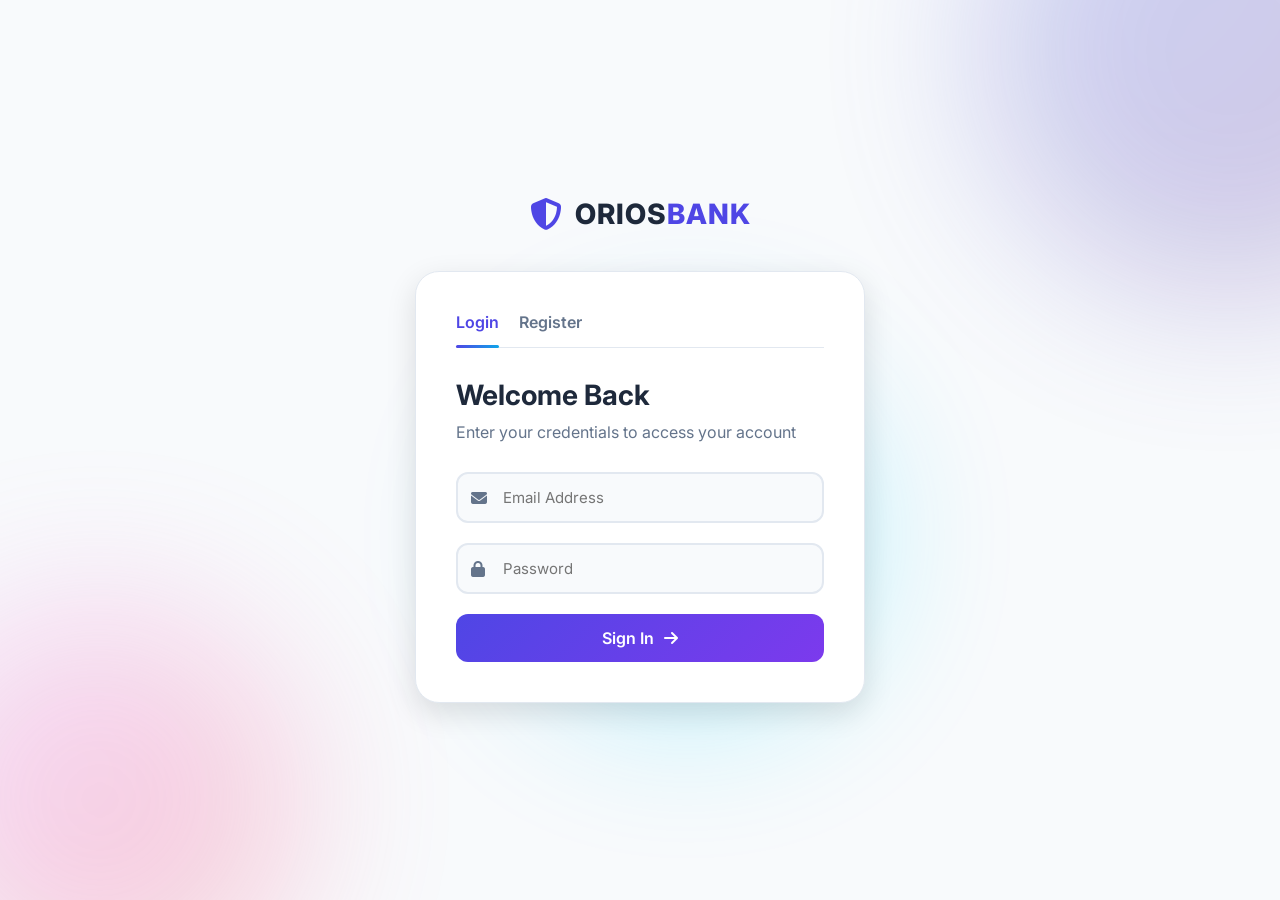
==== oriosbank1.0/frontend/index.html @ 29fd0404 "Orios Application BETA1.0 Beta application_banking system" ====
<!DOCTYPE html>
<html lang="en">
<head>
    <meta charset="UTF-8">
    <meta name="viewport" content="width=device-width, initial-scale=1.0">
    <title>Orios Bank - Secure Banking</title>
    <link rel="stylesheet" href="style.css">
    <link href="https://fonts.googleapis.com/css2?family=Inter:wght@300;400;500;600;700&display=swap" rel="stylesheet">
    <link rel="stylesheet" href="https://cdnjs.cloudflare.com/ajax/libs/font-awesome/6.4.0/css/all.min.css">
</head>
<body>
    <div class="background-blobs">
        <div class="blob blob-1"></div>
        <div class="blob blob-2"></div>
        <div class="blob blob-3"></div>
    </div>

    <div class="container" id="app">
        <!-- Auth Section -->
        <div id="auth-section" class="fade-in">
            <header>
                <div class="logo">
                    <i class="fas fa-shield-halved"></i>
                    <span>ORIOS<span>BANK</span></span>
                </div>
            </header>

            <div class="auth-card">
                <div class="auth-tabs">
                    <button id="login-tab" class="active">Login</button>
                    <button id="register-tab">Register</button>
                </div>

                <!-- Login Form -->
                <form id="login-form" class="auth-form">
                    <h2>Welcome Back</h2>
                    <p>Enter your credentials to access your account</p>
                    <div class="input-group">
                        <i class="fas fa-envelope"></i>
                        <input type="email" id="login-email" placeholder="Email Address" required>
                    </div>
                    <div class="input-group">
                        <i class="fas fa-lock"></i>
                        <input type="password" id="login-password" placeholder="Password" required>
                    </div>
                    <button type="submit" class="btn-primary">Sign In <i class="fas fa-arrow-right"></i></button>
                </form>

                <!-- Register Form -->
                <form id="register-form" class="auth-form hidden">
                    <h2>Create Account</h2>
                    <p>Join Orios Bank for a better financial future</p>
                    <div class="input-group">
                        <i class="fas fa-user"></i>
                        <input type="text" id="reg-name" placeholder="Full Name" required>
                    </div>
                    <div class="input-group">
                        <i class="fas fa-envelope"></i>
                        <input type="email" id="reg-email" placeholder="Email Address" required>
                    </div>
                    <div class="input-group">
                        <i class="fas fa-lock"></i>
                        <input type="password" id="reg-password" placeholder="Password" required>
                    </div>
                    <div class="input-group">
                        <i class="fas fa-phone"></i>
                        <input type="tel" id="reg-phone" placeholder="Phone Number" required>
                    </div>
                    <button type="submit" class="btn-primary">Get Started <i class="fas fa-user-plus"></i></button>
                </form>
            </div>
        </div>

        <!-- Dashboard Section -->
        <div id="dashboard-section" class="hidden">
            <nav class="sidebar">
                <div class="logo">
                    <i class="fas fa-shield-halved"></i>
                    <span>ORIOS</span>
                </div>
                <ul class="nav-links">
                    <li class="active" data-page="overview"><i class="fas fa-chart-pie"></i><span>Overview</span></li>
                    <li data-page="accounts"><i class="fas fa-wallet"></i><span>Accounts</span></li>
                    <li data-page="transactions"><i class="fas fa-exchange-alt"></i><span>Transactions</span></li>
                    <li data-page="transfer"><i class="fas fa-paper-plane"></i><span>Transfer</span></li>
                    <li data-page="loans"><i class="fas fa-hand-holding-usd"></i><span>Loans</span></li>
                    <li data-page="cards"><i class="fas fa-credit-card"></i><span>My Cards</span></li>
                    <li id="admin-nav" class="hidden" data-page="admin"><i class="fas fa-user-shield"></i><span>Admin Panel</span></li>
                </ul>
                <div class="nav-footer">
                    <button id="logout-btn"><i class="fas fa-sign-out-alt"></i><span>Logout</span></button>
                </div>
            </nav>

            <main class="content">
                <header class="top-bar">
                    <div class="user-info">
                        <span id="user-greeting">Hello, User</span>
                        <div class="avatar" id="user-avatar">U</div>
                    </div>
                </header>

                <div id="page-content" class="fade-in">
                    <!-- Dynamic content will be loaded here -->
                </div>
            </main>
        </div>
    </div>

    <div id="notification-container"></div>

    <!-- Modals -->
    <div id="modal-overlay" class="modal-overlay hidden">
        <div class="modal fade-in">
            <div class="modal-header">
                <h3 id="modal-title">Open New Account</h3>
                <button class="close-modal" onclick="closeModal()">&times;</button>
            </div>
            <div class="modal-body">
                <form id="modal-form">
                    <!-- Dynamic form content -->
                </form>
            </div>
        </div>
    </div>

    <script src="app.js"></script>
</body>
</html>
---- oriosbank1.0/frontend/style.css ----
:root {
    --primary: #4f46e5;
    --primary-hover: #4338ca;
    --primary-light: #eef2ff;
    --bg-main: #f8fafc;
    --bg-card: #ffffff;
    --bg-sidebar: #ffffff;
    --text-main: #1e293b;
    --text-muted: #64748b;
    --accent: #0ea5e9;
    --success: #10b981;
    --error: #ef4444;
    --warning: #f59e0b;
    --border: #e2e8f0;
    --shadow-sm: 0 1px 3px rgba(0,0,0,0.08);
    --shadow-md: 0 4px 12px rgba(0,0,0,0.1);
    --shadow-lg: 0 10px 30px rgba(0,0,0,0.12);
    --radius-sm: 8px;
    --radius-md: 12px;
    --radius-lg: 20px;
    --radius-xl: 24px;
}

* {
    margin: 0;
    padding: 0;
    box-sizing: border-box;
    font-family: 'Inter', -apple-system, BlinkMacSystemFont, sans-serif;
}

body {
    background-color: var(--bg-main);
    color: var(--text-main);
    overflow-x: hidden;
    min-height: 100vh;
}

/* Animated Background */
.background-blobs {
    position: fixed;
    top: 0;
    left: 0;
    width: 100%;
    height: 100%;
    z-index: -1;
    overflow: hidden;
}

.blob {
    position: absolute;
    border-radius: 50%;
    filter: blur(80px);
    opacity: 0.3;
}

.blob-1 {
    width: 500px;
    height: 500px;
    background: linear-gradient(135deg, #667eea 0%, #764ba2 100%);
    top: -200px;
    right: -200px;
    animation: float 20s infinite ease-in-out;
}

.blob-2 {
    width: 400px;
    height: 400px;
    background: linear-gradient(135deg, #f093fb 0%, #f5576c 100%);
    bottom: -100px;
    left: -100px;
    animation: float 25s infinite ease-in-out reverse;
}

.blob-3 {
    width: 350px;
    height: 350px;
    background: linear-gradient(135deg, #4facfe 0%, #00f2fe 100%);
    top: 40%;
    left: 40%;
    animation: float 18s infinite ease-in-out;
}

@keyframes float {
    0%, 100% { transform: translate(0, 0) scale(1); }
    25% { transform: translate(30px, -30px) scale(1.05); }
    50% { transform: translate(-20px, 20px) scale(0.95); }
    75% { transform: translate(20px, 30px) scale(1.02); }
}

.container {
    max-width: 1400px;
    margin: 0 auto;
    padding: 20px;
    min-height: 100vh;
    display: flex;
    flex-direction: column;
}

/* Auth Section */
#auth-section {
    flex: 1;
    display: flex;
    flex-direction: column;
    align-items: center;
    justify-content: center;
    gap: 40px;
    animation: fadeInUp 0.6s ease-out;
}

@keyframes fadeInUp {
    from { opacity: 0; transform: translateY(30px); }
    to { opacity: 1; transform: translateY(0); }
}

@keyframes fadeIn {
    from { opacity: 0; }
    to { opacity: 1; }
}

@keyframes slideInLeft {
    from { opacity: 0; transform: translateX(-30px); }
    to { opacity: 1; transform: translateX(0); }
}

@keyframes slideInRight {
    from { opacity: 0; transform: translateX(30px); }
    to { opacity: 1; transform: translateX(0); }
}

@keyframes scaleIn {
    from { opacity: 0; transform: scale(0.9); }
    to { opacity: 1; transform: scale(1); }
}

@keyframes pulse {
    0%, 100% { transform: scale(1); }
    50% { transform: scale(1.05); }
}

@keyframes shimmer {
    0% { background-position: -200% 0; }
    100% { background-position: 200% 0; }
}

.logo {
    display: flex;
    align-items: center;
    gap: 12px;
    font-size: 28px;
    font-weight: 800;
    letter-spacing: 1px;
    color: var(--text-main);
}

.logo i {
    color: var(--primary);
    font-size: 32px;
    animation: pulse 2s infinite;
}

.logo span span {
    color: var(--primary);
}

.auth-card {
    width: 100%;
    max-width: 450px;
    padding: 40px;
    background: var(--bg-card);
    border-radius: var(--radius-xl);
    box-shadow: var(--shadow-lg);
    border: 1px solid var(--border);
    animation: scaleIn 0.5s ease-out;
}

.auth-tabs {
    display: flex;
    gap: 20px;
    margin-bottom: 30px;
    border-bottom: 1px solid var(--border);
    padding-bottom: 10px;
}

.auth-tabs button {
    background: none;
    border: none;
    color: var(--text-muted);
    font-size: 16px;
    font-weight: 600;
    cursor: pointer;
    padding-bottom: 5px;
    position: relative;
    transition: all 0.3s ease;
}

.auth-tabs button:hover {
    color: var(--text-main);
}

.auth-tabs button.active {
    color: var(--primary);
}

.auth-tabs button.active::after {
    content: '';
    position: absolute;
    bottom: -11px;
    left: 0;
    width: 100%;
    height: 3px;
    background: linear-gradient(90deg, var(--primary), var(--accent));
    border-radius: 2px;
    animation: scaleIn 0.3s ease-out;
}

.auth-form h2 {
    font-size: 28px;
    margin-bottom: 10px;
    color: var(--text-main);
}

.auth-form p {
    color: var(--text-muted);
    margin-bottom: 30px;
}

.input-group {
    position: relative;
    margin-bottom: 20px;
}

.input-group i {
    position: absolute;
    left: 15px;
    top: 50%;
    transform: translateY(-50%);
    color: var(--text-muted);
    transition: color 0.3s ease;
}

.input-group input, .input-group select {
    width: 100%;
    padding: 14px 15px 14px 45px;
    background: var(--bg-main);
    border: 2px solid var(--border);
    border-radius: var(--radius-md);
    color: var(--text-main);
    font-size: 15px;
    transition: all 0.3s ease;
}

.input-group input:focus, .input-group select:focus {
    outline: none;
    border-color: var(--primary);
    box-shadow: 0 0 0 4px rgba(79, 70, 229, 0.1);
    background: var(--bg-card);
}

.input-group input:focus + i, .input-group input:focus ~ i {
    color: var(--primary);
}

.btn-primary {
    width: 100%;
    padding: 14px;
    background: linear-gradient(135deg, var(--primary) 0%, #7c3aed 100%);
    color: white;
    border: none;
    border-radius: var(--radius-md);
    font-size: 16px;
    font-weight: 600;
    cursor: pointer;
    display: flex;
    align-items: center;
    justify-content: center;
    gap: 10px;
    transition: all 0.3s ease;
    position: relative;
    overflow: hidden;
}

.btn-primary::before {
    content: '';
    position: absolute;
    top: 0;
    left: -100%;
    width: 100%;
    height: 100%;
    background: linear-gradient(90deg, transparent, rgba(255,255,255,0.2), transparent);
    transition: left 0.5s ease;
}

.btn-primary:hover::before {
    left: 100%;
}

.btn-primary:hover {
    transform: translateY(-2px);
    box-shadow: 0 8px 20px rgba(79, 70, 229, 0.3);
}

.btn-primary:active {
    transform: translateY(0);
}

.btn-secondary {
    width: 100%;
    padding: 14px;
    background: var(--bg-main);
    color: var(--text-main);
    border: 2px solid var(--border);
    border-radius: var(--radius-md);
    font-size: 16px;
    font-weight: 600;
    cursor: pointer;
    transition: all 0.3s ease;
}

.btn-secondary:hover {
    border-color: var(--primary);
    background: var(--primary-light);
}

/* Dashboard Layout */
#dashboard-section {
    display: grid;
    grid-template-columns: 260px 1fr;
    min-height: calc(100vh - 40px);
    gap: 20px;
    animation: fadeIn 0.5s ease-out;
}

.sidebar {
    border-radius: var(--radius-xl);
    padding: 30px 20px;
    display: flex;
    flex-direction: column;
    background: var(--bg-card);
    border: 1px solid var(--border);
    box-shadow: var(--shadow-sm);
    position: sticky;
    top: 20px;
    height: fit-content;
    animation: slideInLeft 0.5s ease-out;
}

.sidebar .logo {
    margin-bottom: 40px;
    padding: 0 10px;
}

.nav-links {
    list-style: none;
    flex: 1;
}

.nav-links li {
    display: flex;
    align-items: center;
    gap: 12px;
    padding: 12px 15px;
    margin-bottom: 6px;
    border-radius: var(--radius-md);
    color: var(--text-muted);
    cursor: pointer;
    transition: all 0.3s ease;
    font-weight: 500;
}

.nav-links li:hover {
    background: var(--primary-light);
    color: var(--primary);
    transform: translateX(5px);
}

.nav-links li.active {
    background: linear-gradient(135deg, var(--primary) 0%, #7c3aed 100%);
    color: white;
    box-shadow: 0 4px 12px rgba(79, 70, 229, 0.3);
}

.nav-links li i {
    font-size: 18px;
    width: 24px;
    text-align: center;
}

.nav-footer {
    margin-top: 20px;
    padding-top: 20px;
    border-top: 1px solid var(--border);
}

.nav-footer button {
    width: 100%;
    padding: 12px;
    background: rgba(239, 68, 68, 0.08);
    color: var(--error);
    border: 1px solid rgba(239, 68, 68, 0.2);
    border-radius: var(--radius-md);
    cursor: pointer;
    display: flex;
    align-items: center;
    justify-content: center;
    gap: 10px;
    font-weight: 600;
    transition: all 0.3s ease;
}

.nav-footer button:hover {
    background: var(--error);
    color: white;
    border-color: var(--error);
    transform: translateY(-2px);
    box-shadow: 0 4px 12px rgba(239, 68, 68, 0.3);
}

.content {
    display: flex;
    flex-direction: column;
    gap: 20px;
    animation: slideInRight 0.5s ease-out;
}

.top-bar {
    display: flex;
    justify-content: flex-end;
    align-items: center;
    padding: 10px 0;
}

.user-info {
    display: flex;
    align-items: center;
    gap: 12px;
    padding: 10px 20px;
    border-radius: 50px;
    background: var(--bg-card);
    border: 1px solid var(--border);
    transition: all 0.3s ease;
    cursor: pointer;
    box-shadow: var(--shadow-sm);
}

.user-info:hover {
    transform: translateY(-2px);
    box-shadow: var(--shadow-md);
}

#user-greeting {
    font-weight: 500;
    font-size: 14px;
    color: var(--text-main);
    max-width: 150px;
    white-space: nowrap;
    overflow: hidden;
    text-overflow: ellipsis;
}

.avatar {
    width: 40px;
    height: 40px;
    background: linear-gradient(135deg, var(--primary) 0%, var(--accent) 100%);
    border-radius: 50%;
    display: flex;
    align-items: center;
    justify-content: center;
    font-weight: 700;
    font-size: 14px;
    color: white;
    box-shadow: 0 4px 12px rgba(79, 70, 229, 0.3);
}

/* Utility Classes */
.hidden { display: none !important; }

.fade-in {
    animation: fadeInUp 0.5s ease-out;
}

/* Page Components */
.stats-grid {
    display: grid;
    grid-template-columns: repeat(auto-fit, minmax(250px, 1fr));
    gap: 20px;
    margin-bottom: 30px;
}

.stat-card {
    padding: 25px;
    border-radius: var(--radius-lg);
    background: var(--bg-card);
    border: 1px solid var(--border);
    box-shadow: var(--shadow-sm);
    transition: all 0.3s ease;
    animation: scaleIn 0.5s ease-out;
}

.stat-card:hover {
    transform: translateY(-5px);
    box-shadow: var(--shadow-lg);
}

.stat-card h3 {
    color: var(--text-muted);
    font-size: 14px;
    font-weight: 500;
    margin-bottom: 10px;
    text-transform: uppercase;
    letter-spacing: 0.5px;
}

.stat-card .value {
    font-size: 32px;
    font-weight: 700;
    background: linear-gradient(135deg, var(--primary) 0%, var(--accent) 100%);
    -webkit-background-clip: text;
    -webkit-text-fill-color: transparent;
    background-clip: text;
}

.card-list {
    display: grid;
    grid-template-columns: repeat(auto-fit, minmax(300px, 1fr));
    gap: 20px;
}

.bank-card {
    height: 200px;
    border-radius: var(--radius-xl);
    padding: 25px;
    display: flex;
    flex-direction: column;
    justify-content: space-between;
    position: relative;
    overflow: hidden;
    background: linear-gradient(135deg, #4f46e5 0%, #7c3aed 100%);
    color: white;
    transition: all 0.3s ease;
    animation: scaleIn 0.5s ease-out;
}

.bank-card:hover {
    transform: translateY(-8px) scale(1.02);
    box-shadow: 0 20px 40px rgba(79, 70, 229, 0.3);
}

.bank-card.savings {
    background: linear-gradient(135deg, #0ea5e9 0%, #2563eb 100%);
}

.bank-card.checking {
    background: linear-gradient(135deg, #10b981 0%, #059669 100%);
}

.card-chip {
    width: 45px;
    height: 35px;
    background: linear-gradient(135deg, #ffd700 0%, #b8860b 100%);
    border-radius: 6px;
    box-shadow: 0 2px 8px rgba(0,0,0,0.2);
}

.card-number {
    font-size: 18px;
    letter-spacing: 3px;
    font-family: 'Courier New', monospace;
}

.card-footer {
    display: flex;
    justify-content: space-between;
    align-items: flex-end;
}

.card-holder small, .card-balance small {
    font-size: 11px;
    opacity: 0.7;
    text-transform: uppercase;
    letter-spacing: 1px;
}

.card-holder div, .card-balance div {
    font-size: 16px;
    font-weight: 600;
}

/* Table Design */
.table-container {
    border-radius: var(--radius-lg);
    padding: 25px;
    overflow-x: auto;
    background: var(--bg-card);
    border: 1px solid var(--border);
    box-shadow: var(--shadow-sm);
    animation: fadeInUp 0.5s ease-out;
}

table {
    width: 100%;
    border-collapse: collapse;
}

th {
    text-align: left;
    padding: 15px;
    color: var(--text-muted);
    font-weight: 600;
    font-size: 12px;
    text-transform: uppercase;
    letter-spacing: 0.5px;
    border-bottom: 2px solid var(--border);
}

td {
    padding: 15px;
    border-bottom: 1px solid var(--border);
    transition: background 0.2s ease;
}

tr:hover td {
    background: var(--primary-light);
}

.type-badge {
    padding: 5px 12px;
    border-radius: 20px;
    font-size: 12px;
    font-weight: 600;
}

.type-deposit { background: rgba(16, 185, 129, 0.1); color: var(--success); }
.type-withdrawal { background: rgba(239, 68, 68, 0.1); color: var(--error); }
.type-transfer { background: rgba(14, 165, 233, 0.1); color: var(--accent); }
.type-transfer_in { background: rgba(16, 185, 129, 0.1); color: var(--success); }
.type-transfer_out { background: rgba(239, 68, 68, 0.1); color: var(--error); }
.type-initial_deposit { background: rgba(79, 70, 229, 0.1); color: var(--primary); }

/* Credit Cards Style */
.orios-card {
    height: 200px;
    width: 320px;
    border-radius: var(--radius-lg);
    padding: 25px;
    color: white;
    position: relative;
    display: flex;
    flex-direction: column;
    justify-content: space-between;
    box-shadow: var(--shadow-lg);
    overflow: hidden;
    transition: all 0.3s ease;
    animation: scaleIn 0.5s ease-out;
}

.orios-card:hover {
    transform: translateY(-10px) scale(1.03);
    box-shadow: 0 20px 40px rgba(0,0,0,0.3);
}

.orios-card.visa {
    background: linear-gradient(135deg, #1a1a2e 0%, #16213e 100%);
    border: 1px solid rgba(255, 215, 0, 0.3);
}

.orios-card.master {
    background: linear-gradient(135deg, #1a1a2e 0%, #0f0f23 100%);
    border: 1px solid rgba(235, 0, 27, 0.3);
}

.card-type-label {
    font-size: 20px;
    font-weight: 800;
    font-style: italic;
    position: absolute;
    top: 20px;
    right: 20px;
}

.visa .card-type-label { color: #ffd700; }
.master .card-type-label { color: #eb001b; }

.card-number-display {
    font-size: 22px;
    letter-spacing: 3px;
    font-family: 'Courier New', Courier, monospace;
    margin-top: 20px;
}

.card-details {
    display: flex;
    justify-content: space-between;
    align-items: flex-end;
}

.card-holder, .card-expiry {
    font-size: 12px;
    color: rgba(255,255,255,0.7);
}

/* Account Actions */
.account-actions { display: flex; gap: 8px; }
.btn-icon {
    background: var(--bg-main);
    border: 1px solid var(--border);
    color: var(--text-muted);
    cursor: pointer;
    transition: all 0.3s ease;
    font-size: 14px;
    width: 36px;
    height: 36px;
    border-radius: var(--radius-sm);
    display: flex;
    align-items: center;
    justify-content: center;
}

.btn-icon:hover {
    color: var(--primary);
    border-color: var(--primary);
    background: var(--primary-light);
    transform: translateY(-2px);
}

/* Admin Styles */
.admin-grid {
    display: grid;
    grid-template-columns: repeat(2, 1fr);
    gap: 20px;
}

@media (max-width: 1200px) {
    .admin-grid { grid-template-columns: 1fr; }
}

.admin-card {
    padding: 30px;
    border-radius: var(--radius-lg);
    display: flex;
    flex-direction: column;
    background: var(--bg-card);
    border: 1px solid var(--border);
    box-shadow: var(--shadow-sm);
    animation: fadeInUp 0.5s ease-out;
    transition: all 0.3s ease;
}

.admin-card:hover {
    box-shadow: var(--shadow-md);
}

.admin-card.full-width { grid-column: 1 / -1; }

.admin-card h2 {
    margin-bottom: 25px;
    font-size: 18px;
    color: var(--primary);
    display: flex;
    align-items: center;
    gap: 10px;
    font-weight: 700;
}

.admin-card h2::before {
    content: '';
    width: 4px;
    height: 20px;
    background: linear-gradient(180deg, var(--primary), var(--accent));
    border-radius: 2px;
}

.stats-row {
    display: grid;
    grid-template-columns: repeat(auto-fit, minmax(150px, 1fr));
    gap: 20px;
}

.stat-item {
    display: flex;
    flex-direction: column;
    gap: 8px;
    padding: 20px;
    background: var(--bg-main);
    border-radius: var(--radius-md);
    border: 1px solid var(--border);
}

.stat-label {
    font-size: 12px;
    color: var(--text-muted);
    text-transform: uppercase;
    letter-spacing: 1px;
    font-weight: 600;
}

.stat-value {
    font-size: 28px;
    font-weight: 700;
    background: linear-gradient(135deg, var(--primary) 0%, var(--accent) 100%);
    -webkit-background-clip: text;
    -webkit-text-fill-color: transparent;
    background-clip: text;
}

.security-item {
    border-left: 1px solid var(--border);
    padding-left: 20px;
}

@media (max-width: 600px) {
    .security-item { border-left: none; padding-left: 0; border-top: 1px solid var(--border); padding-top: 20px; }
}

/* Admin Buttons */
.admin-actions { display: flex; gap: 8px; flex-wrap: wrap; }

.btn-small {
    padding: 8px 14px;
    border-radius: var(--radius-sm);
    font-size: 12px;
    cursor: pointer;
    border: none;
    font-weight: 600;
    transition: all 0.3s ease;
}

.btn-small:hover {
    transform: translateY(-2px);
    box-shadow: var(--shadow-sm);
}

.btn-block { background: var(--warning); color: white; }
.btn-delete { background: var(--error); color: white; }
.btn-active { background: var(--success); color: white; }
.btn-approve { background: var(--primary); color: white; }
.btn-reject { background: var(--error); color: white; }
.btn-info { background: var(--accent); color: white; }

/* Status Badges */
.status-held { color: var(--warning); background: rgba(245, 158, 11, 0.1); padding: 5px 12px; border-radius: 20px; font-size: 12px; font-weight: 600; }
.status-blocked { color: var(--error); background: rgba(239, 68, 68, 0.1); padding: 5px 12px; border-radius: 20px; font-size: 12px; font-weight: 600; }
.status-active { color: var(--success); background: rgba(16, 185, 129, 0.1); padding: 5px 12px; border-radius: 20px; font-size: 12px; font-weight: 600; }
.status-pending { color: var(--warning); background: rgba(245, 158, 11, 0.1); padding: 5px 12px; border-radius: 20px; font-size: 12px; font-weight: 600; }
.status-approved { color: var(--primary); background: rgba(79, 70, 229, 0.1); padding: 5px 12px; border-radius: 20px; font-size: 12px; font-weight: 600; }
.status-rejected { color: var(--error); background: rgba(239, 68, 68, 0.1); padding: 5px 12px; border-radius: 20px; font-size: 12px; font-weight: 600; }
.status-paid { color: var(--success); background: rgba(16, 185, 129, 0.1); padding: 5px 12px; border-radius: 20px; font-size: 12px; font-weight: 600; }

.amount-positive { color: var(--success); font-weight: 600; }
.amount-negative { color: var(--error); font-weight: 600; }

/* Loading & Error States */
.loader-container {
    display: flex;
    flex-direction: column;
    align-items: center;
    justify-content: center;
    padding: 100px 0;
    gap: 20px;
    color: var(--text-muted);
}

.loader {
    width: 50px;
    height: 50px;
    border: 4px solid var(--border);
    border-top-color: var(--primary);
    border-radius: 50%;
    display: inline-block;
    box-sizing: border-box;
    animation: rotation 1s linear infinite;
}

@keyframes rotation {
    0% { transform: rotate(0deg); }
    100% { transform: rotate(360deg); }
}

.error-state {
    text-align: center;
    padding: 60px;
    border-radius: var(--radius-xl);
    display: flex;
    flex-direction: column;
    align-items: center;
    gap: 20px;
    background: var(--bg-card);
    border: 1px solid var(--border);
}

.error-state i {
    font-size: 48px;
    color: var(--error);
}

.card-logo {
    position: absolute;
    top: 25px;
    right: 25px;
    opacity: 0.3;
    font-size: 24px;
}

.bank-card .card-header {
    display: flex;
    justify-content: space-between;
    align-items: flex-start;
}

/* Notifications */
#notification-container {
    position: fixed;
    top: 20px;
    right: 20px;
    z-index: 1000;
    display: flex;
    flex-direction: column;
    gap: 10px;
}

.notification {
    padding: 16px 24px;
    border-radius: var(--radius-md);
    color: white;
    box-shadow: var(--shadow-lg);
    animation: slideInRight 0.4s ease-out;
    display: flex;
    align-items: center;
    gap: 12px;
    font-weight: 500;
    backdrop-filter: blur(10px);
}

.notification.success {
    background: linear-gradient(135deg, rgba(16, 185, 129, 0.95) 0%, rgba(5, 150, 105, 0.95) 100%);
    border: 1px solid var(--success);
}

.notification.error {
    background: linear-gradient(135deg, rgba(239, 68, 68, 0.95) 0%, rgba(220, 38, 38, 0.95) 100%);
    border: 1px solid var(--error);
}

@keyframes slideInRight {
    from { transform: translateX(100%); opacity: 0; }
    to { transform: translateX(0); opacity: 1; }
}

/* Modals */
.modal-overlay {
    position: fixed;
    top: 0;
    left: 0;
    width: 100%;
    height: 100%;
    background: rgba(0, 0, 0, 0.5);
    backdrop-filter: blur(8px);
    display: flex;
    align-items: center;
    justify-content: center;
    z-index: 1500;
    animation: fadeIn 0.3s ease-out;
}

.modal {
    width: 90%;
    max-width: 480px;
    border-radius: var(--radius-xl);
    padding: 35px;
    position: relative;
    background: var(--bg-card);
    border: 1px solid var(--border);
    box-shadow: var(--shadow-lg);
    animation: scaleIn 0.3s ease-out;
}

.modal-header {
    display: flex;
    justify-content: space-between;
    align-items: center;
    margin-bottom: 25px;
}

.modal-header h3 {
    margin: 0;
    font-size: 22px;
    color: var(--text-main);
    font-weight: 700;
}

.close-modal {
    background: var(--bg-main);
    border: 1px solid var(--border);
    color: var(--text-muted);
    font-size: 24px;
    cursor: pointer;
    width: 40px;
    height: 40px;
    border-radius: 50%;
    display: flex;
    align-items: center;
    justify-content: center;
    transition: all 0.3s ease;
}

.close-modal:hover {
    background: var(--error);
    color: white;
    border-color: var(--error);
}

.modal-body .input-group {
    margin-bottom: 20px;
}

.modal-body select {
    width: 100%;
    padding: 14px 15px;
    background: var(--bg-main);
    border: 2px solid var(--border);
    border-radius: var(--radius-md);
    color: var(--text-main);
    outline: none;
    cursor: pointer;
    font-size: 15px;
    transition: all 0.3s ease;
}

.modal-body select:focus {
    border-color: var(--primary);
    box-shadow: 0 0 0 4px rgba(79, 70, 229, 0.1);
}

.modal-body select option {
    background: var(--bg-card);
    color: var(--text-main);
}

/* Responsive */
@media (max-width: 1024px) {
    #dashboard-section {
        grid-template-columns: 1fr;
    }
    .sidebar {
        flex-direction: row;
        align-items: center;
        padding: 15px 20px;
        height: auto;
        position: static;
    }
    .sidebar .logo { margin-bottom: 0; }
    .nav-links {
        display: flex;
        gap: 8px;
        margin: 0 20px;
        overflow-x: auto;
    }
    .nav-links li {
        margin-bottom: 0;
        padding: 10px 15px;
        white-space: nowrap;
    }
    .nav-links li:hover { transform: none; }
    .nav-links li span { display: none; }
    .nav-footer { width: auto; border-top: none; padding-top: 0; margin-top: 0; }
    .nav-footer button { padding: 10px 20px; }
    .nav-footer span { display: none; }
}

@media (max-width: 640px) {
    .auth-card { padding: 25px; }
    .nav-links { gap: 4px; margin: 0 10px; }
    .nav-links li { padding: 8px 12px; }
    .stats-grid { grid-template-columns: 1fr; }
    .card-list { grid-template-columns: 1fr; }
    .bank-card { width: 100%; }
    .orios-card { width: 100%; }
    .admin-grid { grid-template-columns: 1fr; }
    .admin-card { padding: 20px; }
    .stat-value { font-size: 24px; }
}

/* Animations for page transitions */
.page-enter {
    animation: fadeInUp 0.4s ease-out;
}

/* Hover effects for interactive elements */
.interactive-hover {
    transition: all 0.3s ease;
}

.interactive-hover:hover {
    transform: translateY(-3px);
    box-shadow: var(--shadow-md);
}

/* Gradient text */
.gradient-text {
    background: linear-gradient(135deg, var(--primary) 0%, var(--accent) 100%);
    -webkit-background-clip: text;
    -webkit-text-fill-color: transparent;
    background-clip: text;
}

/* Badge styles */
.badge {
    display: inline-flex;
    align-items: center;
    gap: 6px;
    padding: 4px 10px;
    border-radius: 20px;
    font-size: 11px;
    font-weight: 600;
}

.badge-success { background: rgba(16, 185, 129, 0.1); color: var(--success); }
.badge-error { background: rgba(239, 68, 68, 0.1); color: var(--error); }
.badge-warning { background: rgba(245, 158, 11, 0.1); color: var(--warning); }
.badge-info { background: rgba(14, 165, 233, 0.1); color: var(--accent); }

/* Form styles */
.form-group {
    margin-bottom: 20px;
}

.form-label {
    display: block;
    margin-bottom: 8px;
    font-weight: 600;
    font-size: 14px;
    color: var(--text-main);
}

.form-input {
    width: 100%;
    padding: 12px 16px;
    background: var(--bg-main);
    border: 2px solid var(--border);
    border-radius: var(--radius-md);
    color: var(--text-main);
    font-size: 15px;
    transition: all 0.3s ease;
}

.form-input:focus {
    outline: none;
    border-color: var(--primary);
    box-shadow: 0 0 0 4px rgba(79, 70, 229, 0.1);
}

.form-input::placeholder {
    color: var(--text-muted);
}

/* Empty state */
.empty-state {
    text-align: center;
    padding: 60px 20px;
    color: var(--text-muted);
}

.empty-state i {
    font-size: 64px;
    margin-bottom: 20px;
    opacity: 0.5;
}

.empty-state h3 {
    font-size: 20px;
    margin-bottom: 10px;
    color: var(--text-main);
}

.empty-state p {
    font-size: 14px;
    max-width: 300px;
    margin: 0 auto;
}

/* Database view styles */
.db-section {
    margin-bottom: 30px;
}

.db-section-title {
    font-size: 16px;
    font-weight: 700;
    color: var(--text-main);
    margin-bottom: 15px;
    display: flex;
    align-items: center;
    gap: 10px;
}

.db-section-title i {
    color: var(--primary);
}
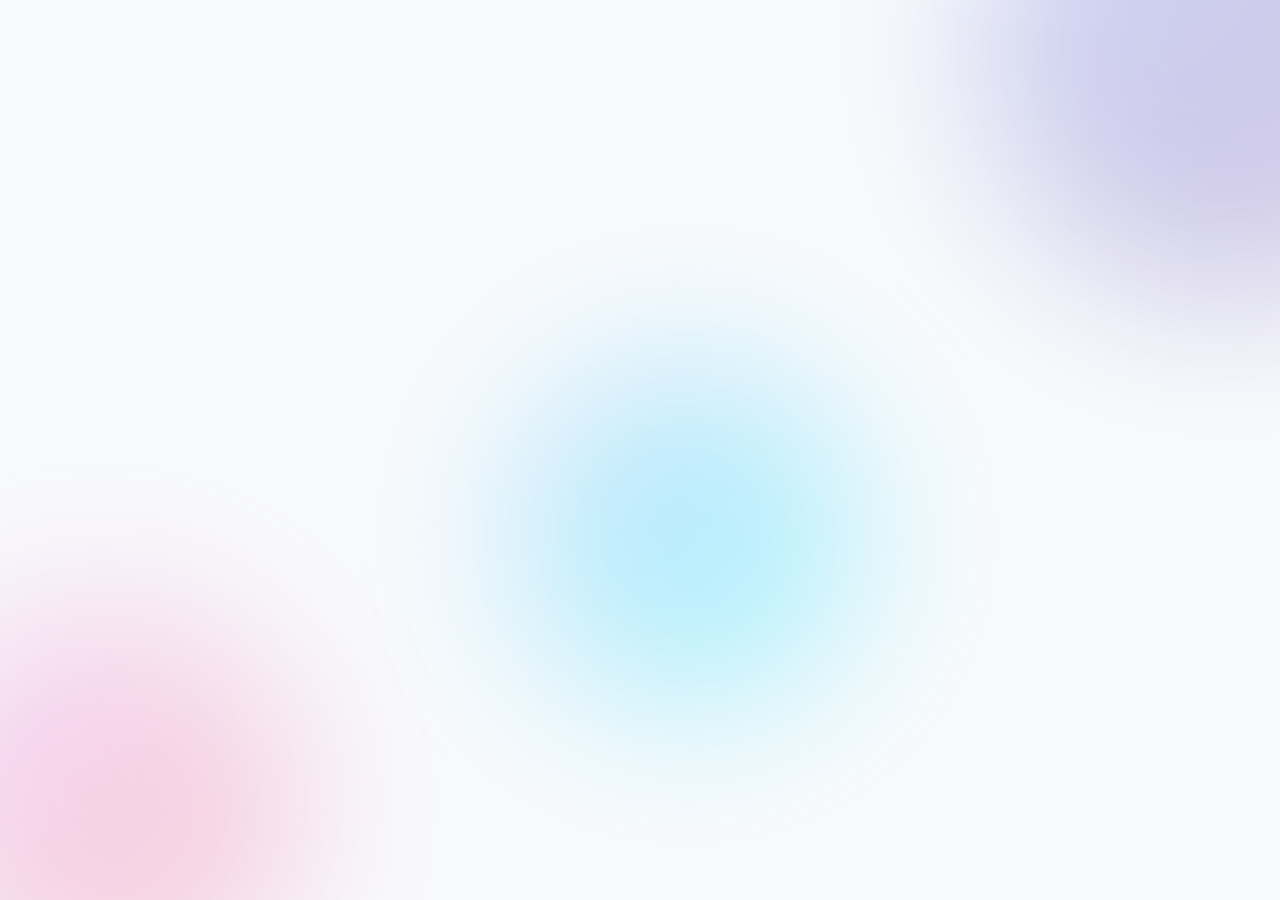
==== commit ee9903f8: "Fix issues Loading time, mobile number, and token for user account for one login entry" ====
--- a/oriosbank1.0/frontend/index.html
+++ b/oriosbank1.0/frontend/index.html
@@ -5,6 +5,8 @@
     <meta name="viewport" content="width=device-width, initial-scale=1.0">
     <title>Orios Bank - Secure Banking</title>
     <link rel="stylesheet" href="style.css">
+    <link rel="preconnect" href="https://fonts.googleapis.com">
+    <link rel="preconnect" href="https://fonts.gstatic.com" crossorigin>
     <link href="https://fonts.googleapis.com/css2?family=Inter:wght@300;400;500;600;700&display=swap" rel="stylesheet">
     <link rel="stylesheet" href="https://cdnjs.cloudflare.com/ajax/libs/font-awesome/6.4.0/css/all.min.css">
 </head>
@@ -16,8 +18,14 @@
     </div>
 
     <div class="container" id="app">
+        <!-- Initial Loading Screen -->
+        <div id="initial-loader" style="display:flex;justify-content:center;align-items:center;height:100vh;flex-direction:column;gap:15px;">
+            <div class="loader"></div>
+            <p style="color:var(--text-muted);">Loading Orios Bank...</p>
+        </div>
+
         <!-- Auth Section -->
-        <div id="auth-section" class="fade-in">
+        <div id="auth-section" class="fade-in" style="display:none;">
             <header>
                 <div class="logo">
                     <i class="fas fa-shield-halved"></i>
@@ -60,11 +68,11 @@
                     </div>
                     <div class="input-group">
                         <i class="fas fa-lock"></i>
-                        <input type="password" id="reg-password" placeholder="Password" required>
+                        <input type="password" id="reg-password" placeholder="Password (min 6 chars)" required minlength="6">
                     </div>
                     <div class="input-group">
                         <i class="fas fa-phone"></i>
-                        <input type="tel" id="reg-phone" placeholder="Phone Number" required>
+                        <input type="tel" id="reg-phone" placeholder="Phone (e.g. 09123456789)" pattern="^0[0-9]{10}$" title="11 digits starting with 0" required>
                     </div>
                     <button type="submit" class="btn-primary">Get Started <i class="fas fa-user-plus"></i></button>
                 </form>
@@ -124,6 +132,6 @@
         </div>
     </div>
 
-    <script src="app.js"></script>
+    <script src="app.js" defer></script>
 </body>
 </html>
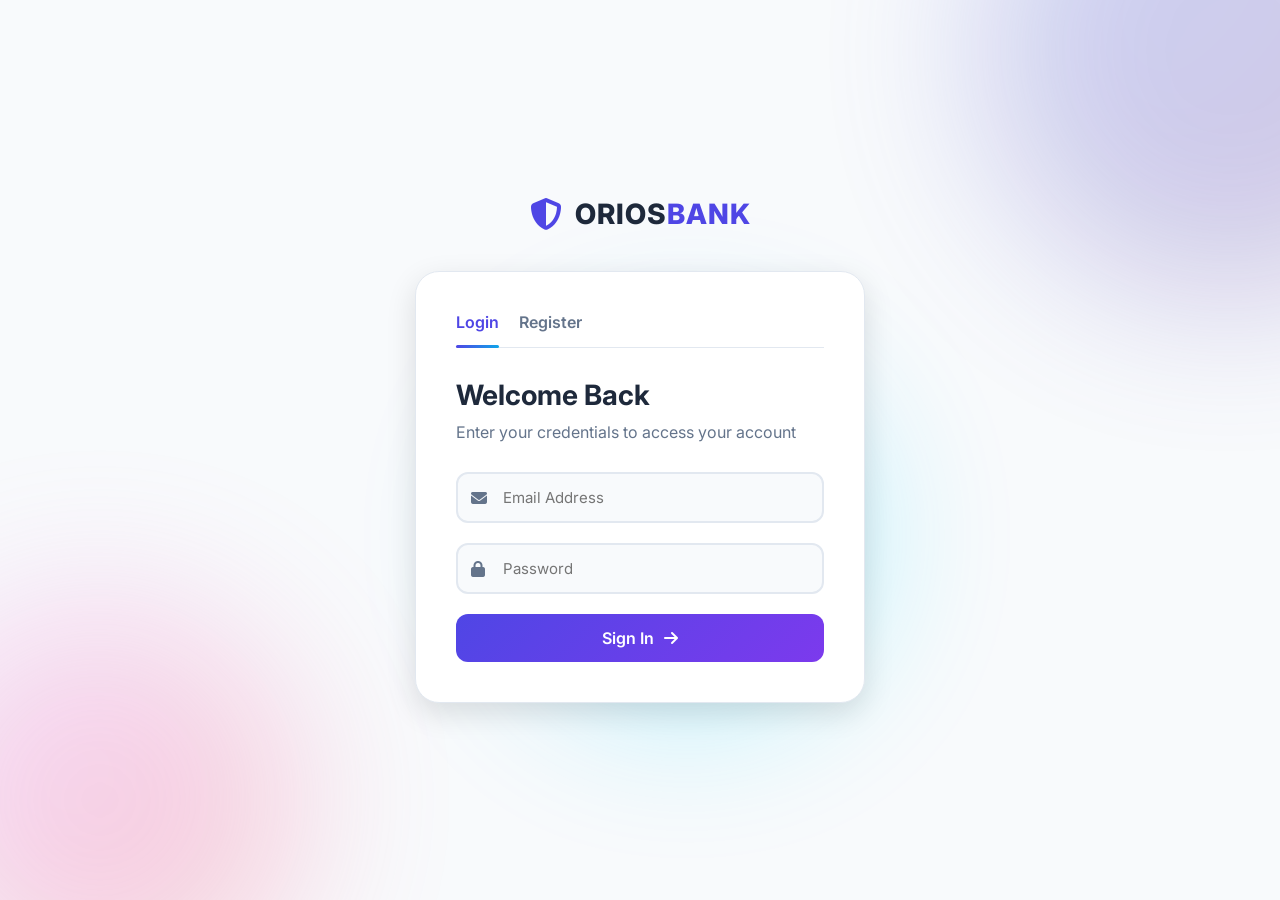
==== commit aab42149: "Front end issue Blank web page fixed" ====
--- a/oriosbank1.0/frontend/index.html
+++ b/oriosbank1.0/frontend/index.html
@@ -25,7 +25,7 @@
         </div>
 
         <!-- Auth Section -->
-        <div id="auth-section" class="fade-in" style="display:none;">
+        <div id="auth-section" class="hidden">
             <header>
                 <div class="logo">
                     <i class="fas fa-shield-halved"></i>
